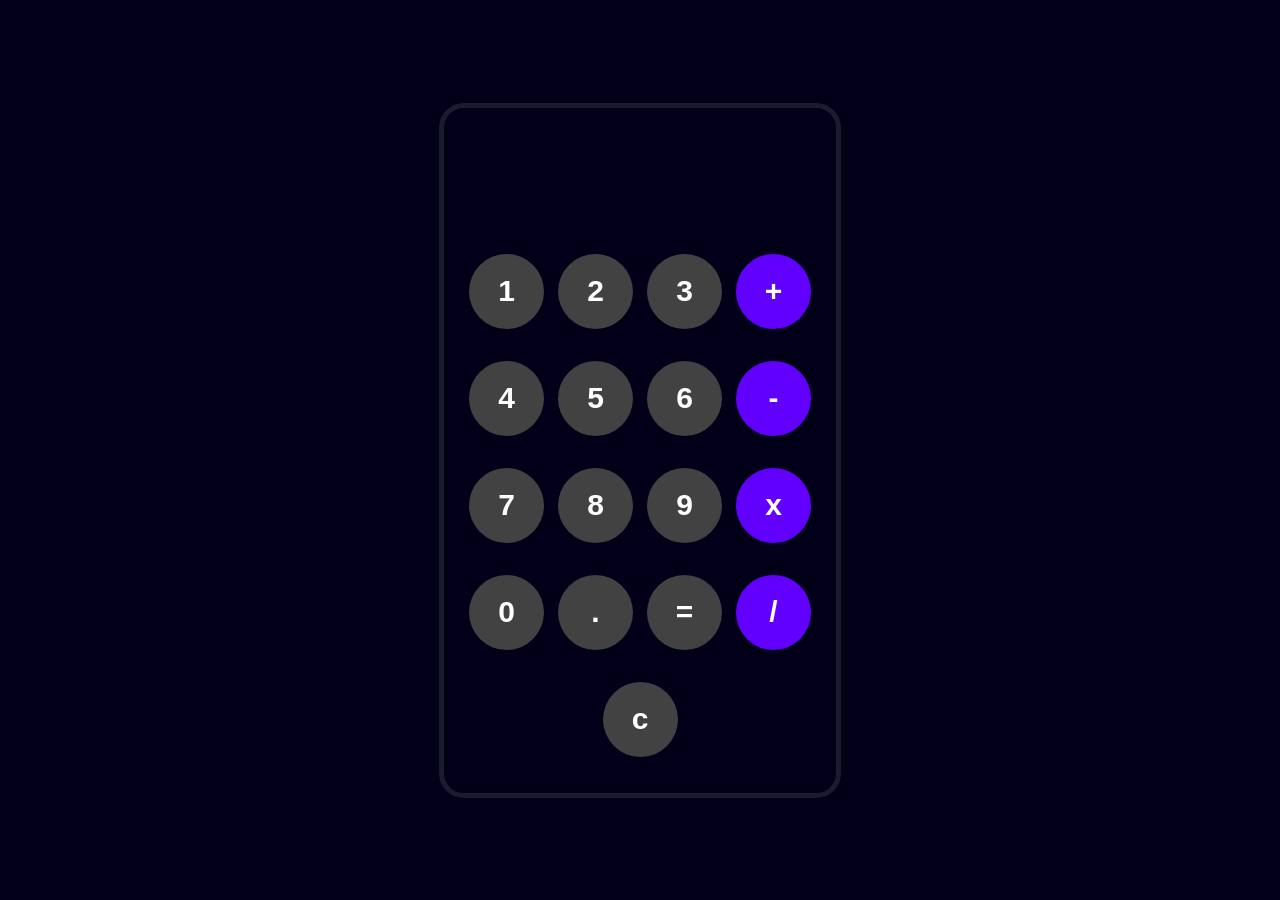
==== calculator.html @ 64070123 "Add simple web calculator (HTML/CSS/JS)" ====
<!DOCTYPE html>
<html lang="en">
<head>
  <meta charset="UTF-8">
  <meta name="viewport" content="width=device-width, initial-scale=1.0">
  <title>Calculator</title>
  <link rel="stylesheet" href="calculator.css">
</head>

<body>
  <div class="calculator">
    <div class="js-display display"></div>

    <p>
      <button class="js-button" data-value="1">1</button>
      <button class="js-button" data-value="2">2</button>
      <button class="js-button" data-value="3">3</button>
      <button class="js-button orange" data-value="+">+</button>
    </p>
    <p>
      <button class="js-button" data-value="4">4</button>
      <button class="js-button" data-value="5">5</button>
      <button class="js-button" data-value="6">6</button>
      <button class="js-button orange" data-value="-">-</button>
    </p>
    <p>
      <button class="js-button" data-value="7">7</button>
      <button class="js-button" data-value="8">8</button>
      <button class="js-button" data-value="9">9</button>
      <button class="js-button orange" data-value="*">x</button>
    </p>
    <p>
      <button class="js-button" data-value="0">0</button>
      <button class="js-button" data-value=".">.</button>
      <button class="js-equal">=</button>
      <button class="js-button orange" data-value="/">/</button>
    </p>
    <p>
      <button class="js-clear">c</button>
    </p>
  </div>

  

  <script src="calculator.js"></script>
</body>
</html>
---- calculator.css ----
body {
  margin: 0;
  padding: 0;
  background-color: rgb(2, 0, 24);
  color: white;
  display: flex;
  min-height: 100vh;
  justify-content: center;
  align-items: center;
}

.calculator {
  display: flex;
  flex-direction: column;
  align-items: center;
  padding: 20px;
  border-style: solid;
  border-width: 5px;
  border-radius: 25px;
  border-color: #ffffff1a;
}

button {
  height: 75px;
  width: 75px;
  font-size: 30px;
  font-weight: bold;
  color: white;
  background-color: rgb(66, 66, 66);
  border-color: transparent;
  border-radius: 50%;
  margin: 0px 5px;
  cursor: pointer;
  transition: 150ms ease-in-out;
}

button:hover {
  scale: 1.1;
}

.display {
  font-size: 50px;
  font-family: Arial, Helvetica, sans-serif;
  width: 320px;
  height: 50px;
  text-align: right;
  margin-top: 30px;
  margin-bottom: 30px;
}

.orange {
  background-color: rgb(98, 0, 255);
}
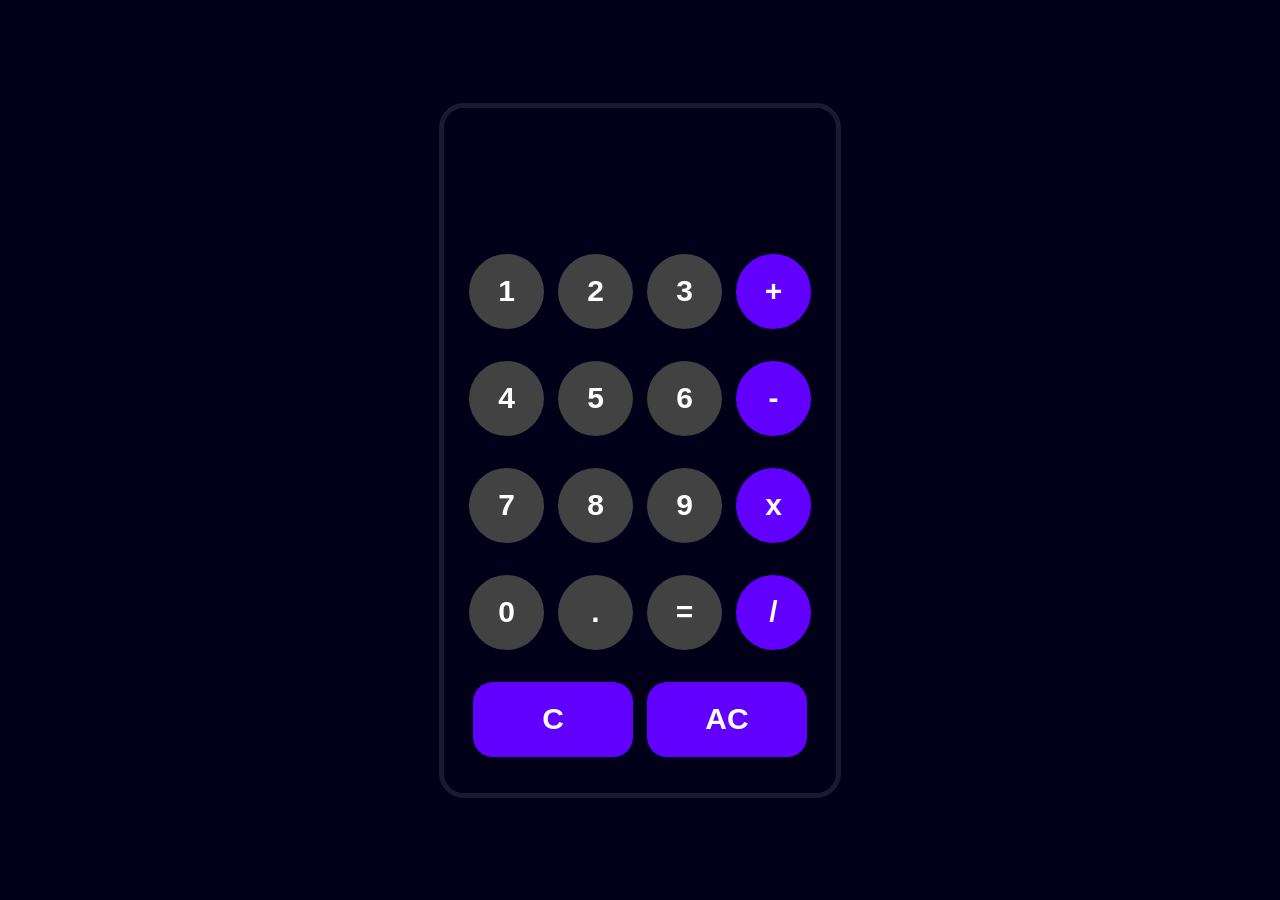
==== commit 49ec7e33: "Add AC/C buttons, improve decimal handling and update styles - Update buttons (purple operators, add" ====
--- a/calculator.html
+++ b/calculator.html
@@ -15,28 +15,29 @@
       <button class="js-button" data-value="1">1</button>
       <button class="js-button" data-value="2">2</button>
       <button class="js-button" data-value="3">3</button>
-      <button class="js-button orange" data-value="+">+</button>
+      <button class="js-button purple" data-value="+">+</button>
     </p>
     <p>
       <button class="js-button" data-value="4">4</button>
       <button class="js-button" data-value="5">5</button>
       <button class="js-button" data-value="6">6</button>
-      <button class="js-button orange" data-value="-">-</button>
+      <button class="js-button purple" data-value="-">-</button>
     </p>
     <p>
       <button class="js-button" data-value="7">7</button>
       <button class="js-button" data-value="8">8</button>
       <button class="js-button" data-value="9">9</button>
-      <button class="js-button orange" data-value="*">x</button>
+      <button class="js-button purple" data-value="*">x</button>
     </p>
     <p>
       <button class="js-button" data-value="0">0</button>
       <button class="js-button" data-value=".">.</button>
       <button class="js-equal">=</button>
-      <button class="js-button orange" data-value="/">/</button>
+      <button class="js-button purple" data-value="/">/</button>
     </p>
     <p>
-      <button class="js-clear">c</button>
+      <button class="js-clear-last-char clear purple">C</button>
+      <button class="js-clear-all clear purple">AC</button>
     </p>
   </div>
 
--- a/calculator.css
+++ b/calculator.css
@@ -46,8 +46,16 @@
   text-align: right;
   margin-top: 30px;
   margin-bottom: 30px;
+  overflow: hidden;
+  white-space: nowrap;
+  direction: rtl;
 }
 
-.orange {
+.purple {
   background-color: rgb(98, 0, 255);
+}
+
+.clear {
+  width: 160px;
+  border-radius: 20px;
 }
